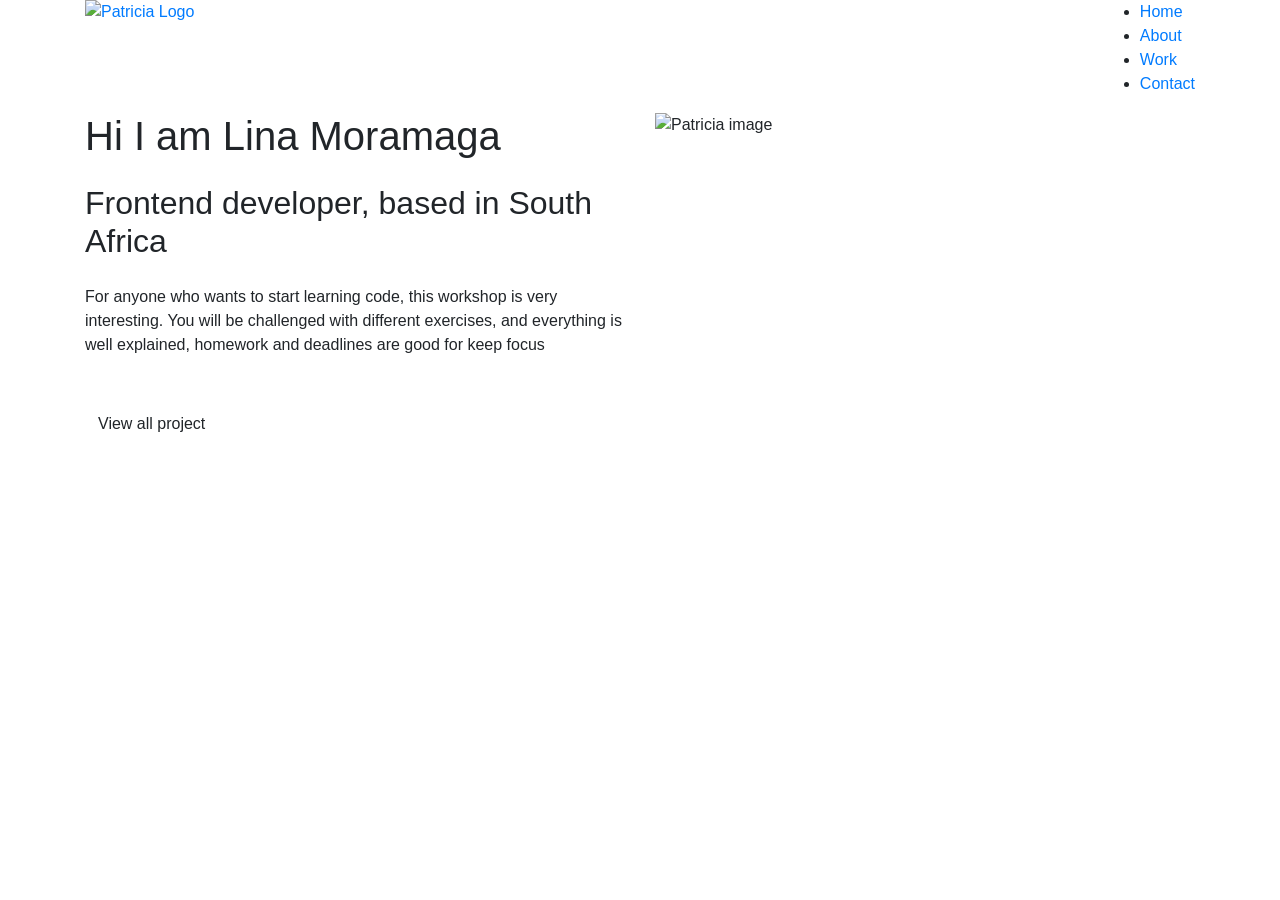
==== about.html @ d33da717 "Created about page and added html" ====
<!doctype html>
<html lang="en">
  <head>
    <meta charset="UTF-8" />
    <meta name="viewport" content="width=device-width, initial-scale=1.0" />
    <meta
      name="description"
      content="Learn about Lina Moramaga based in South Africa"
    />

    <link
      rel="stylesheet"
      href="https://cdn.jsdelivr.net/npm/bootstrap@4.6.2/dist/css/bootstrap.min.css"
      integrity="sha384-xOolHFLEh07PJGoPkLv1IbcEPTNtaed2xpHsD9ESMhqIYd0nLMwNLD69Npy4HI+N"
      crossorigin="anonymous"
    />
    <link rel="preconnect" href="https://fonts.googleapis.com" />
    <link rel="preconnect" href="https://fonts.gstatic.com" crossorigin />
    <link
      href="https://fonts.googleapis.com/css2?family=Playfair+Display:ital,wght@0,400..900;1,400..900&family=Poppins:ital,wght@0,100;0,200;0,300;0,400;0,500;0,600;0,700;0,800;0,900;1,100;1,200;1,300;1,400;1,500;1,600;1,700;1,800;1,900&display=swap"
      rel="stylesheet"
    />
    <link
      rel="stylesheet"
      href="https://cdnjs.cloudflare.com/ajax/libs/font-awesome/6.0.0-beta3/css/all.min.css"
    />
    <link rel="stylesheet" href="CSS/style.css" />

    <title>Learn about - Lina Moramaga</title>
  </head>
  <body>
    <div class="container">
      <nav class="d-flex justify-content-between">
        <a href="/">
          <img
            src="images/logo.png"
            class="logo d-none d-md-block"
            alt="Patricia Logo"
          />
          <img
            src="images/logo-small.jpg"
            class="logo d-block d-md-none"
            alt="Patricia Logo"
          />
        </a>
        <ul>
          <li>
            <a href="/" title="Homepage">Home</a>
          </li>

          <li class="active">
            <a href="/about.html" title="About Page">About</a>
          </li>

          <li><a href="/work.html" title="Work Page">Work</a></li>

          <li>
            <a href="/contact.html" title="Contact Page">Contact</a>
          </li>
        </ul>
      </nav>
    </div>

    <div class="content-container container">
      <div class="row">
        <div class="col-lg-6">
          <div class="content">
            <h1 class="mb-4">Hi I am Lina Moramaga</h1>
            <h2 class="mb-4">Frontend developer, based in South Africa</h2>
            <p class="mb-5">
              For anyone who wants to start learning code, this workshop is very
              interesting. You will be challenged with different exercises, and
              everything is well explained, homework and deadlines are good for
              keep focus
            </p>
            <a href="/work.html" class="btn btn-branding">View all project</a>
          </div>
        </div>
        <div class="col-lg-6">
          <img
            src="images/patricia.png"
            alt="Patricia image"
            class="img-fluid"
          />
        </div>
      </div>
    </div>
  </body>
</html>
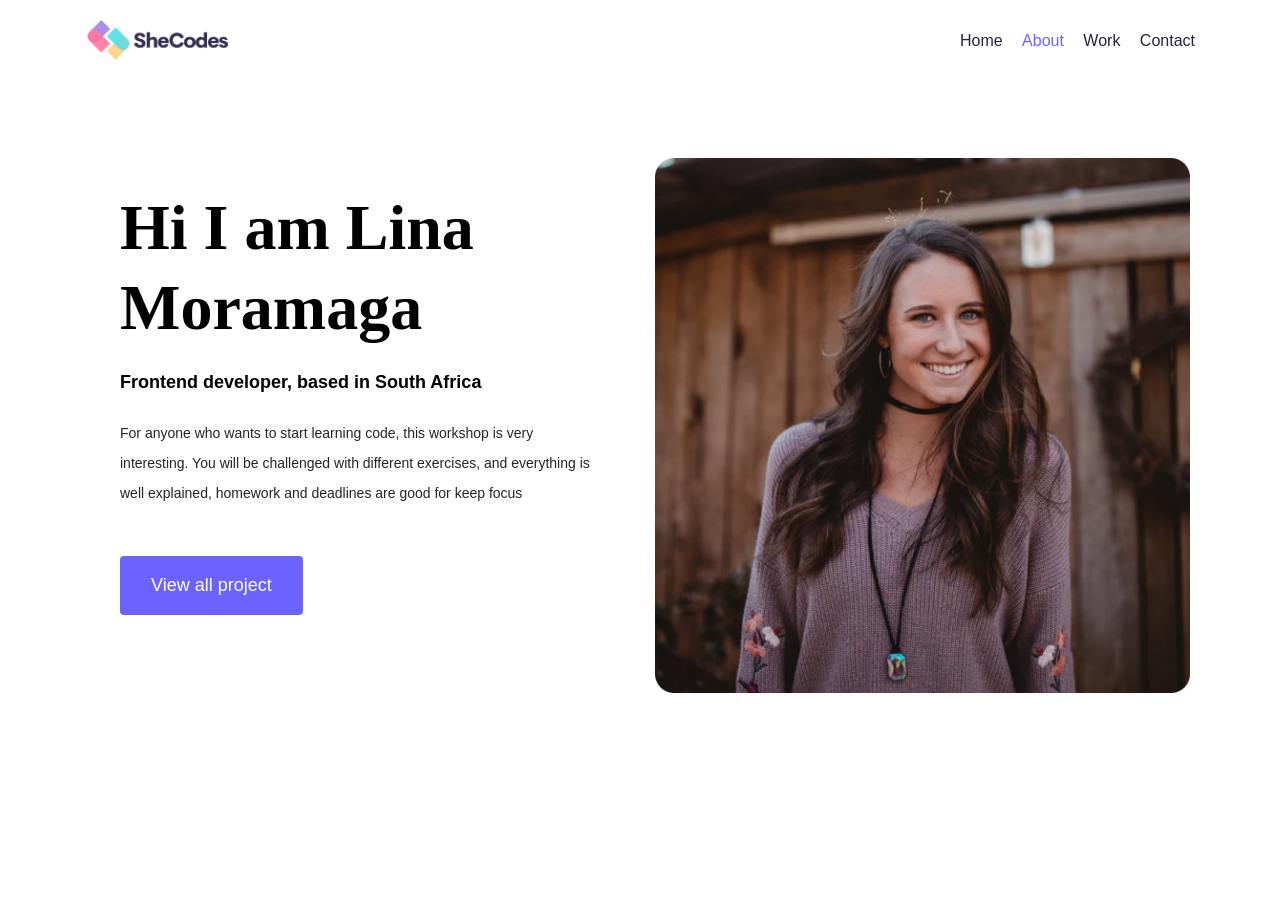
==== commit 2475042f: "Fixed the names of the  images" ====
--- a/about.html
+++ b/about.html
@@ -33,12 +33,12 @@
       <nav class="d-flex justify-content-between">
         <a href="/">
           <img
-            src="images/logo.png"
+            src="Images/logo.png"
             class="logo d-none d-md-block"
             alt="Patricia Logo"
           />
           <img
-            src="images/logo-small.jpg"
+            src="Images/logo-small.jpg"
             class="logo d-block d-md-none"
             alt="Patricia Logo"
           />
@@ -78,7 +78,7 @@
         </div>
         <div class="col-lg-6">
           <img
-            src="images/patricia.png"
+            src="Images/patricia.png"
             alt="Patricia image"
             class="img-fluid"
           />
--- a/CSS/style.css
+++ b/CSS/style.css
@@ -0,0 +1,187 @@
+:root {
+  --branding-color: #6c63ff;
+  --secondary-color: #f9f7fe;
+  --heading-font-family: "Playfair Display", serif;
+  --default-font-family: "Poppins", sans-serif;
+}
+body {
+  font-family: var(--default-font-family);
+}
+
+h1,
+h2,
+h3,
+h4,
+h5,
+h6 {
+  color: black;
+  font-family: var(--heading-font-family);
+  font-weight: bold;
+}
+h1 {
+  font-size: 96px;
+  line-height: 1.5;
+}
+h2 {
+  font-size: 64px;
+}
+h3 {
+  font-size: 48px;
+}
+
+p {
+  font-family: var(--default-font-family);
+  font-weight: normal;
+  font-size: 16px;
+  line-height: 30px;
+}
+
+.hero {
+  background-color: var(--secondary-color);
+  text-align: center;
+  padding: 80px 20px;
+}
+
+.hero p {
+  font-size: 36px;
+  font-weight: bold;
+  margin: 0;
+  color: #272142;
+}
+
+.hero h2 {
+  font-family: var(--heading-font-family);
+  font-weight: normal;
+  line-height: 2;
+  font-size: 24px;
+}
+.content-container {
+  padding: 60px 20px;
+}
+.content p {
+  font-size: 14px;
+}
+
+.content h1 {
+  font-size: 64px;
+  line-height: 80px;
+}
+.content h2 {
+  font-size: 18px;
+  font-family: var(--default-font-family);
+}
+.content {
+  margin: 30px;
+}
+
+.content h3 {
+  font-size: 24px;
+  margin: 20px 0 0;
+  line-height: 1.5;
+  font-family: var(--default-font-family);
+}
+
+.btn-branding {
+  background: var(--branding-color);
+  border-radius: 4px;
+  color: white;
+  font-size: 18px;
+  line-height: 27px;
+  padding: 15px 30px;
+}
+.btn-branding-outline {
+  color: var(--branding-color);
+  border: 1px solid var(--branding-color);
+  border-radius: 4px;
+  font-size: 18px;
+  line-height: 27px;
+  padding: 15px 30px;
+}
+.project-description {
+  padding: 120px 60px;
+}
+
+.logo {
+  max-height: 40px;
+}
+nav {
+  padding: 20px 0;
+}
+nav li {
+  display: inline;
+  list-style: none;
+  line-height: 42px;
+  margin-left: 15px;
+}
+nav ul {
+  padding: 0;
+}
+nav a {
+  text-decoration: none;
+  color: #272142;
+  transition: all 100ms ease-in-out;
+}
+
+nav a:hover,
+nav li.active a {
+  color: var(--branding-color);
+}
+footer {
+  margin: 60px 0;
+}
+footer .contact-box {
+  background: var(--secondary-color);
+  padding: 30px 120px;
+  border-radius: 10px;
+}
+footer .contact-box p {
+  margin: 0;
+}
+
+footer .email-link {
+  text-decoration: none;
+  color: black;
+  font-size: 24px;
+}
+
+footer .email-link:hover {
+  color: var(--branding-color);
+}
+
+footer .social-links a {
+  margin: 0 20px;
+  color: var(--branding-color);
+  background: var(--secondary-color);
+  padding: 10px 14px;
+  border-radius: 50%;
+  font-size: 18px;
+  transition: all 100ms ease-in-out;
+}
+
+footer .social-links a:hover {
+  color: white;
+  background: var(--branding-color);
+}
+
+@media (max-width: 960px) {
+  h1 {
+    font-size: 44px;
+    line-height: 56px;
+  }
+  h2 {
+    font-size: 44px;
+  }
+  h3 {
+    font-size: 26px;
+  }
+
+  .project-description {
+    padding: 0;
+    text-align: center;
+  }
+
+  .content {
+    text-align: center;
+    padding: 0;
+  }
+}
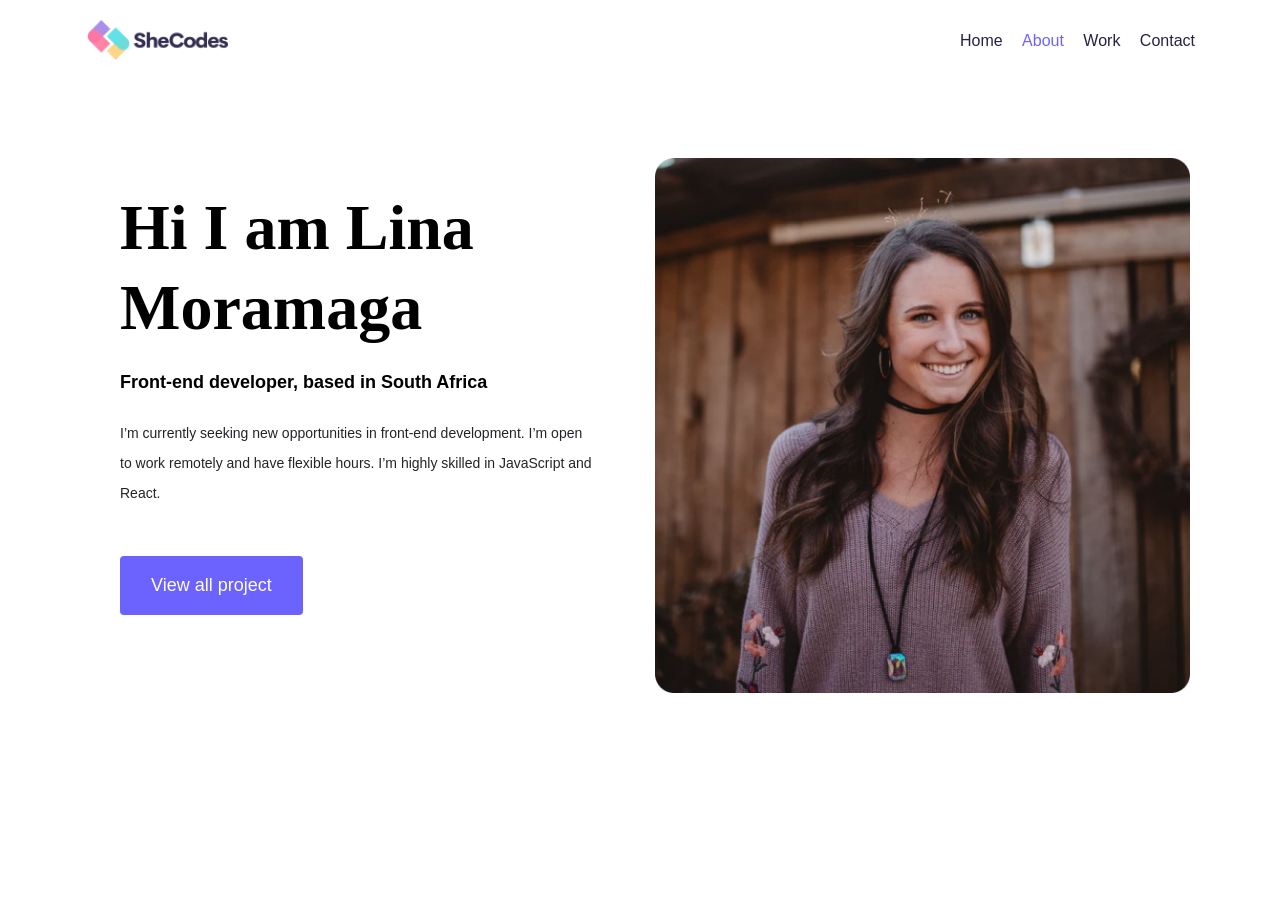
==== commit 3f4003e5: "Updated the html" ====
--- a/about.html
+++ b/about.html
@@ -66,12 +66,11 @@
         <div class="col-lg-6">
           <div class="content">
             <h1 class="mb-4">Hi I am Lina Moramaga</h1>
-            <h2 class="mb-4">Frontend developer, based in South Africa</h2>
+            <h2 class="mb-4">Front-end developer, based in South Africa</h2>
             <p class="mb-5">
-              For anyone who wants to start learning code, this workshop is very
-              interesting. You will be challenged with different exercises, and
-              everything is well explained, homework and deadlines are good for
-              keep focus
+              I’m currently seeking new opportunities in front-end development.
+              I’m open to work remotely and have flexible hours. I’m highly
+              skilled in JavaScript and React.
             </p>
             <a href="/work.html" class="btn btn-branding">View all project</a>
           </div>
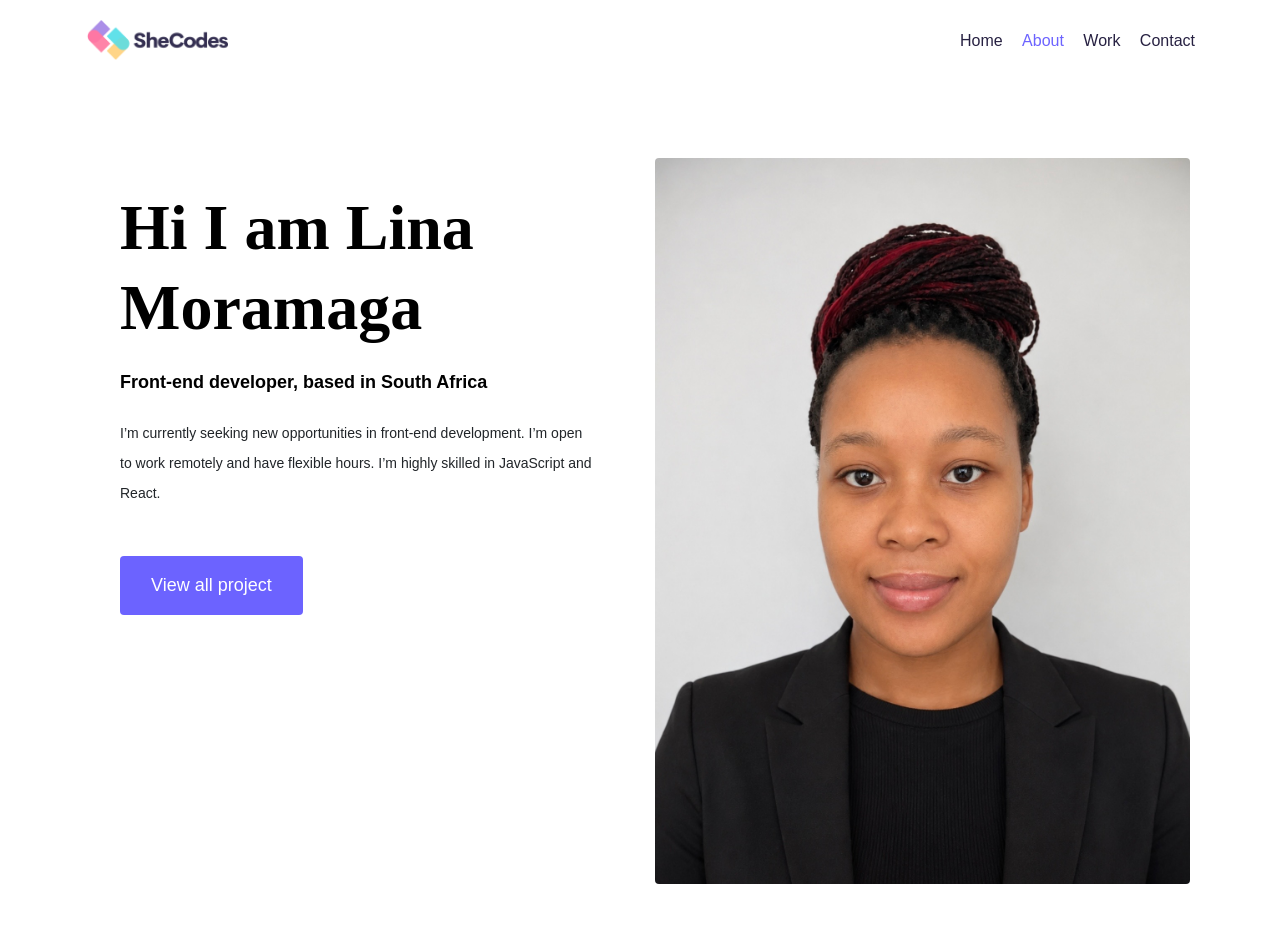
==== commit 5d489615: "Added the image on about page" ====
--- a/about.html
+++ b/about.html
@@ -77,9 +77,9 @@
         </div>
         <div class="col-lg-6">
           <img
-            src="Images/patricia.png"
+            src="Images/Lina.jpg"
             alt="Patricia image"
-            class="img-fluid"
+            class="img-fluid rounded"
           />
         </div>
       </div>
